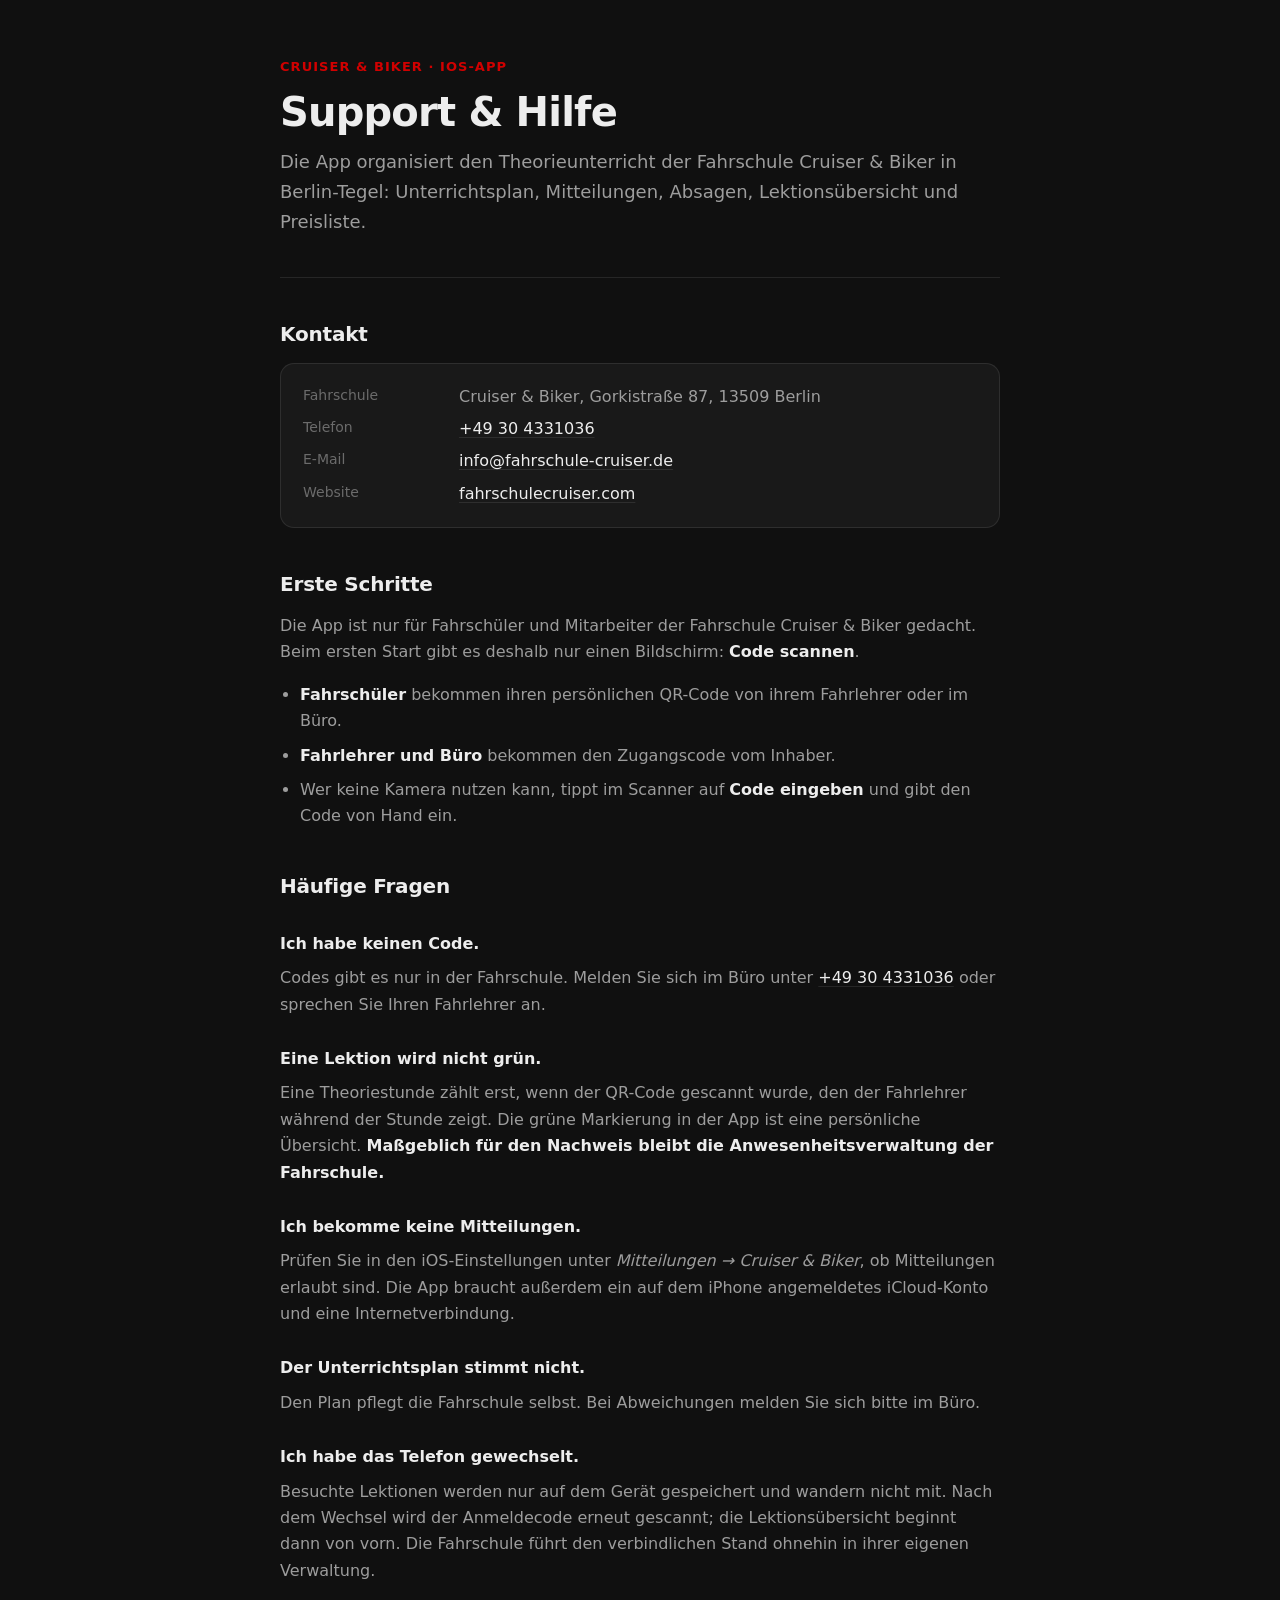
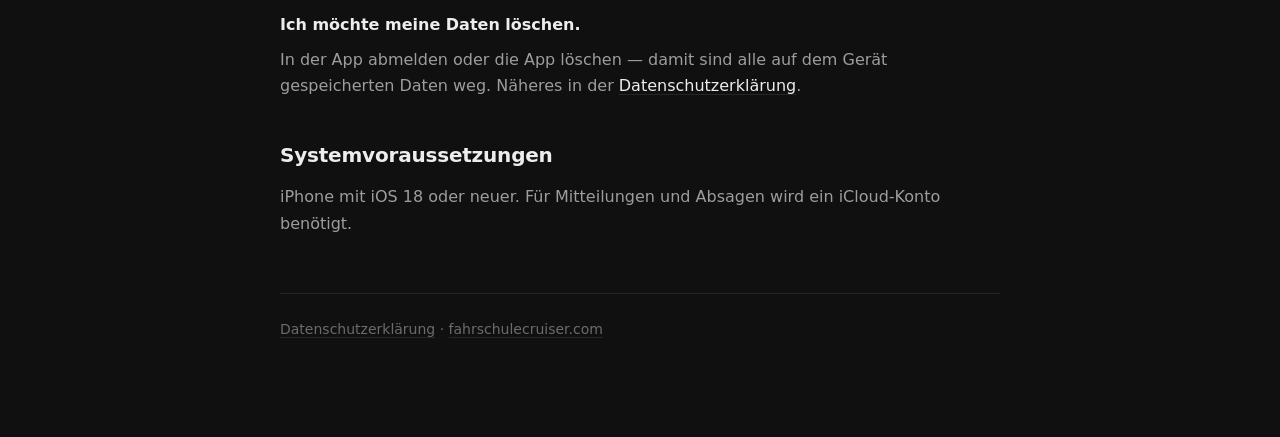
==== cruiser/index.html @ 928b66e3 "Support- und Datenschutzseite für die Cruiser-App Beides sind Pflichtfelder in App Store Connect. Ve" ====
<!doctype html>
<html lang="de">
  <head>
    <meta charset="UTF-8" />
    <meta name="viewport" content="width=device-width, initial-scale=1.0" />
    <title>Support — Cruiser &amp; Biker App</title>
    <meta name="description" content="Hilfe zur iOS-App der Fahrschule Cruiser & Biker, Berlin-Tegel." />
    <meta name="robots" content="noindex" />
    <link rel="stylesheet" href="style.css" />
  </head>
  <body>
    <div class="wrap">
      <header class="top">
        <p class="eyebrow">Cruiser &amp; Biker · iOS-App</p>
        <h1>Support &amp; Hilfe</h1>
        <p class="lead">
          Die App organisiert den Theorieunterricht der Fahrschule Cruiser &amp; Biker
          in Berlin-Tegel: Unterrichtsplan, Mitteilungen, Absagen, Lektionsübersicht und Preisliste.
        </p>
      </header>

      <h2>Kontakt</h2>
      <div class="card">
        <dl class="contact">
          <dt>Fahrschule</dt>
          <dd>Cruiser &amp; Biker, Gorkistraße 87, 13509 Berlin</dd>
          <dt>Telefon</dt>
          <dd><a href="tel:+49304331036">+49 30 4331036</a></dd>
          <dt>E-Mail</dt>
          <dd><a href="mailto:info@fahrschule-cruiser.de">info@fahrschule-cruiser.de</a></dd>
          <dt>Website</dt>
          <dd><a href="https://www.fahrschulecruiser.com/">fahrschulecruiser.com</a></dd>
        </dl>
      </div>

      <h2>Erste Schritte</h2>
      <p>
        Die App ist nur für Fahrschüler und Mitarbeiter der Fahrschule Cruiser &amp; Biker gedacht.
        Beim ersten Start gibt es deshalb nur einen Bildschirm: <strong>Code scannen</strong>.
      </p>
      <ul>
        <li><strong>Fahrschüler</strong> bekommen ihren persönlichen QR-Code von ihrem Fahrlehrer
            oder im Büro.</li>
        <li><strong>Fahrlehrer und Büro</strong> bekommen den Zugangscode vom Inhaber.</li>
        <li>Wer keine Kamera nutzen kann, tippt im Scanner auf <strong>Code eingeben</strong> und
            gibt den Code von Hand ein.</li>
      </ul>

      <h2>Häufige Fragen</h2>

      <h3>Ich habe keinen Code.</h3>
      <p>
        Codes gibt es nur in der Fahrschule. Melden Sie sich im Büro unter
        <a href="tel:+49304331036">+49 30 4331036</a> oder sprechen Sie Ihren Fahrlehrer an.
      </p>

      <h3>Eine Lektion wird nicht grün.</h3>
      <p>
        Eine Theoriestunde zählt erst, wenn der QR-Code gescannt wurde, den der Fahrlehrer während
        der Stunde zeigt. Die grüne Markierung in der App ist eine persönliche Übersicht.
        <strong>Maßgeblich für den Nachweis bleibt die Anwesenheitsverwaltung der Fahrschule.</strong>
      </p>

      <h3>Ich bekomme keine Mitteilungen.</h3>
      <p>
        Prüfen Sie in den iOS-Einstellungen unter <em>Mitteilungen → Cruiser &amp; Biker</em>, ob
        Mitteilungen erlaubt sind. Die App braucht außerdem ein auf dem iPhone angemeldetes
        iCloud-Konto und eine Internetverbindung.
      </p>

      <h3>Der Unterrichtsplan stimmt nicht.</h3>
      <p>
        Den Plan pflegt die Fahrschule selbst. Bei Abweichungen melden Sie sich bitte im Büro.
      </p>

      <h3>Ich habe das Telefon gewechselt.</h3>
      <p>
        Besuchte Lektionen werden nur auf dem Gerät gespeichert und wandern nicht mit. Nach dem
        Wechsel wird der Anmeldecode erneut gescannt; die Lektionsübersicht beginnt dann von vorn.
        Die Fahrschule führt den verbindlichen Stand ohnehin in ihrer eigenen Verwaltung.
      </p>

      <h3>Ich möchte meine Daten löschen.</h3>
      <p>
        In der App abmelden oder die App löschen — damit sind alle auf dem Gerät gespeicherten
        Daten weg. Näheres in der <a href="datenschutz.html">Datenschutzerklärung</a>.
      </p>

      <h2>Systemvoraussetzungen</h2>
      <p>iPhone mit iOS 18 oder neuer. Für Mitteilungen und Absagen wird ein iCloud-Konto benötigt.</p>

      <footer class="bottom">
        <a href="datenschutz.html">Datenschutzerklärung</a> ·
        <a href="https://www.fahrschulecruiser.com/">fahrschulecruiser.com</a>
      </footer>
    </div>
  </body>
</html>
---- cruiser/style.css ----
:root {
  color-scheme: dark;
  --bg: #101010;
  --surface: #191919;
  --border: rgba(255, 255, 255, 0.09);
  --text: #ededed;
  --text-muted: #9d9d9d;
  --text-faint: #6b6b6b;
  --red: #d10000;
}

* { box-sizing: border-box; }

body {
  margin: 0;
  padding: 0 20px 96px;
  background: var(--bg);
  color: var(--text);
  font: 16px/1.65 -apple-system, BlinkMacSystemFont, "Segoe UI", system-ui, sans-serif;
  -webkit-text-size-adjust: 100%;
}

.wrap { max-width: 720px; margin: 0 auto; }

header.top {
  padding: 56px 0 40px;
  border-bottom: 1px solid var(--border);
  margin-bottom: 40px;
}

.eyebrow {
  font-size: 13px;
  letter-spacing: 0.08em;
  text-transform: uppercase;
  color: var(--red);
  font-weight: 600;
  margin: 0 0 12px;
}

h1 { font-size: clamp(28px, 6vw, 40px); line-height: 1.15; margin: 0 0 12px; letter-spacing: -0.02em; }
h2 { font-size: 20px; margin: 40px 0 12px; letter-spacing: -0.01em; }
h3 { font-size: 16px; margin: 28px 0 8px; color: var(--text); }

p, li { color: var(--text-muted); }
p { margin: 0 0 16px; }
ul { padding-left: 20px; margin: 0 0 16px; }
li { margin-bottom: 8px; }

strong { color: var(--text); font-weight: 600; }
a { color: var(--text); text-decoration: underline; text-underline-offset: 3px; text-decoration-color: var(--border); }
a:hover { text-decoration-color: var(--red); }

.lead { font-size: 18px; color: var(--text-muted); margin: 0; }

.card {
  background: var(--surface);
  border: 1px solid var(--border);
  border-radius: 14px;
  padding: 20px 22px;
  margin: 0 0 16px;
}
.card p:last-child, .card ul:last-child { margin-bottom: 0; }

dl.contact { margin: 0; display: grid; grid-template-columns: minmax(0, 140px) 1fr; gap: 6px 16px; }
dl.contact dt { color: var(--text-faint); font-size: 14px; }
dl.contact dd { margin: 0; color: var(--text-muted); }

@media (max-width: 460px) {
  dl.contact { grid-template-columns: 1fr; gap: 2px; }
  dl.contact dd { margin-bottom: 10px; }
}

footer.bottom {
  margin-top: 56px;
  padding-top: 24px;
  border-top: 1px solid var(--border);
  font-size: 14px;
  color: var(--text-faint);
}
footer.bottom a { color: var(--text-faint); }

.updated { font-size: 14px; color: var(--text-faint); margin-top: 8px; }
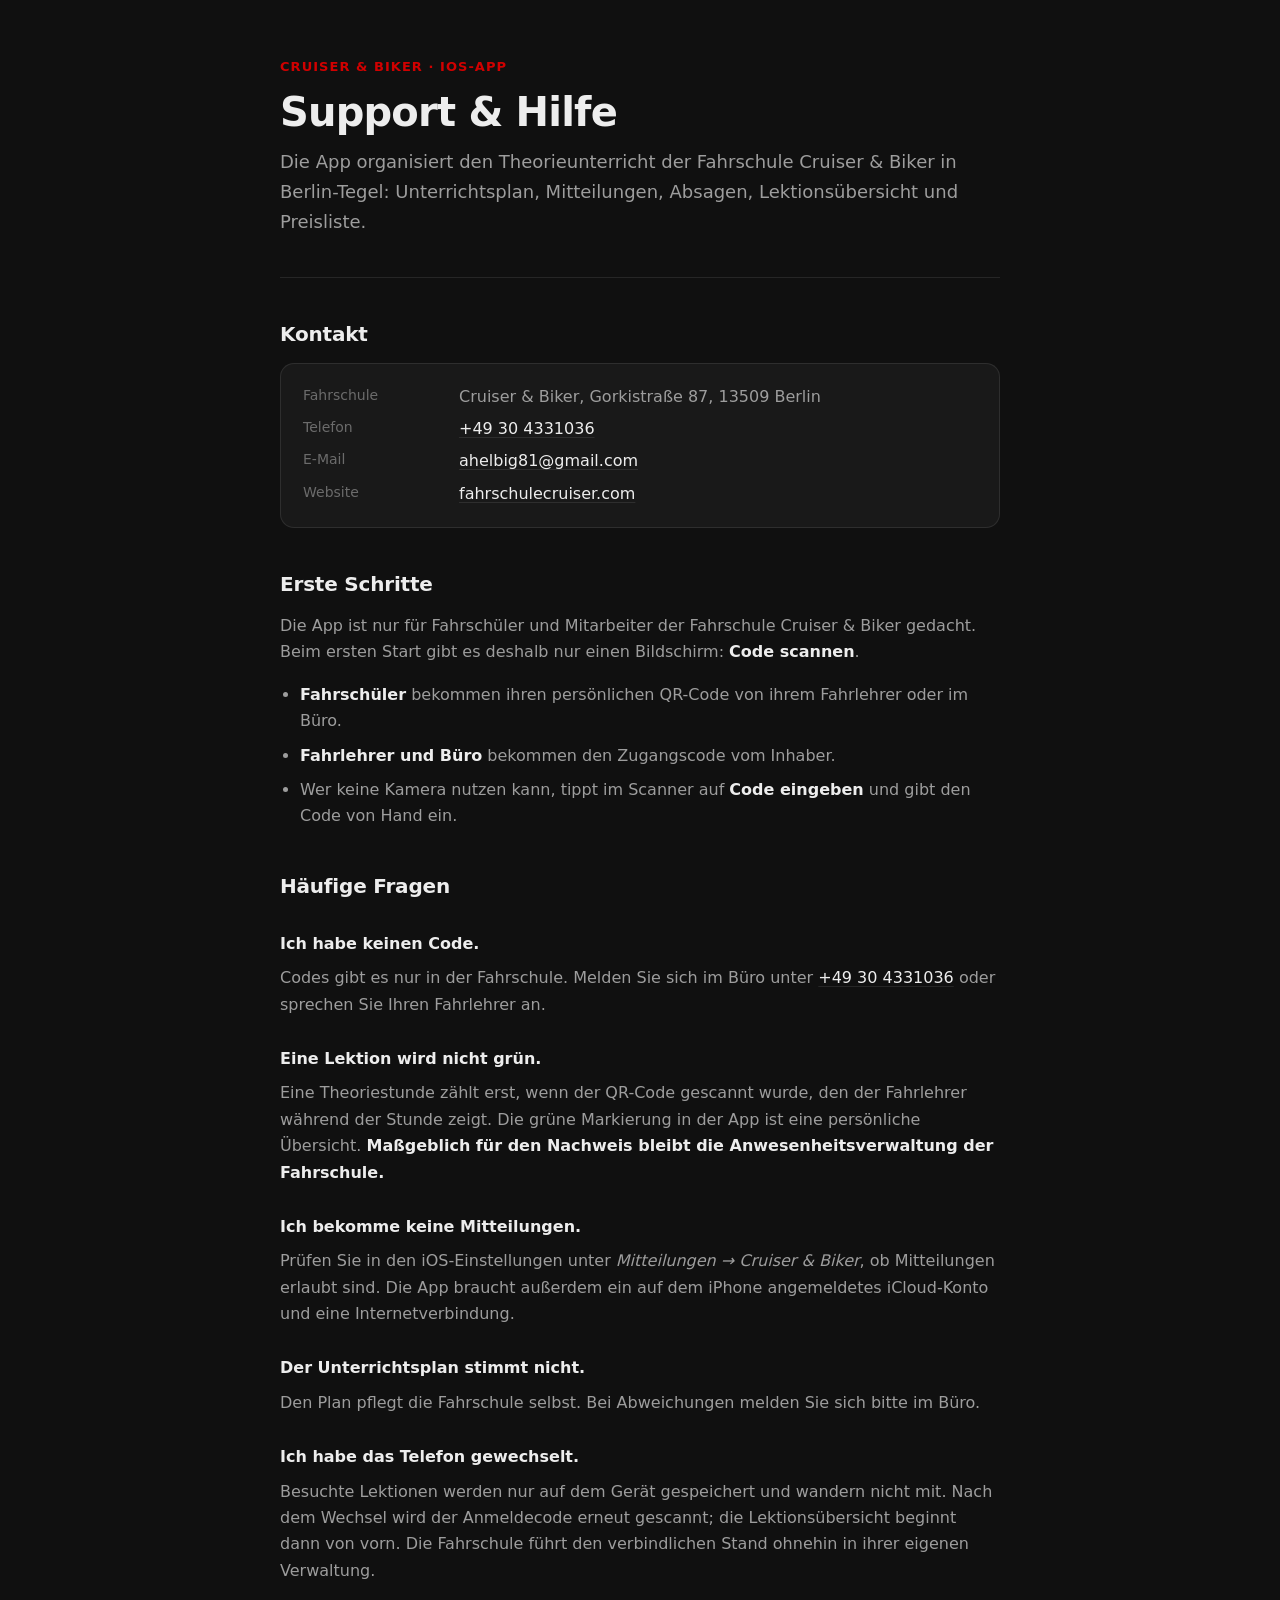
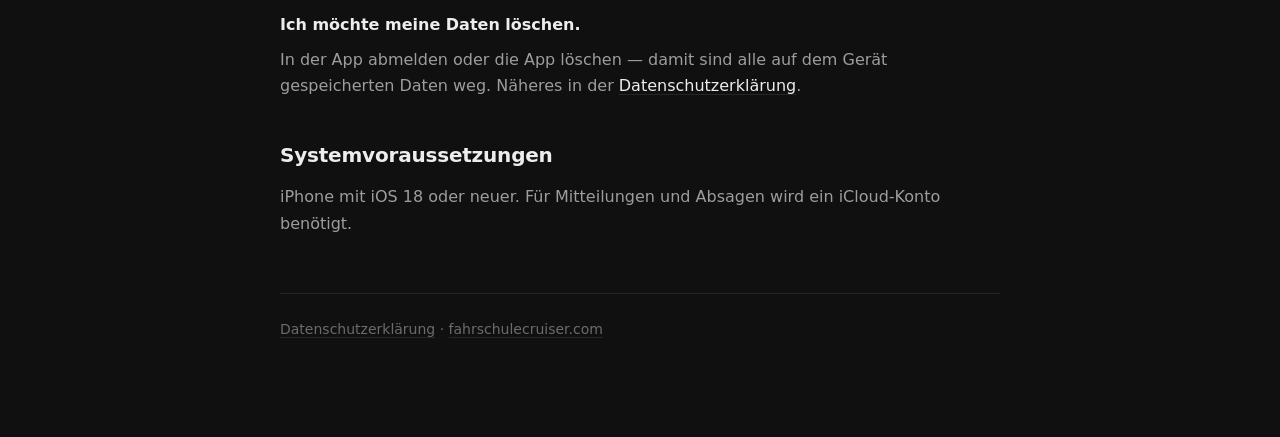
==== commit d9052fcc: "Cruiser-Kontaktadresse auf ein abrufbares Postfach info@fahrschule-cruiser.de steht zwar im Impressu" ====
--- a/cruiser/index.html
+++ b/cruiser/index.html
@@ -27,7 +27,7 @@
           <dt>Telefon</dt>
           <dd><a href="tel:+49304331036">+49 30 4331036</a></dd>
           <dt>E-Mail</dt>
-          <dd><a href="mailto:info@fahrschule-cruiser.de">info@fahrschule-cruiser.de</a></dd>
+          <dd><a href="mailto:ahelbig81@gmail.com">ahelbig81@gmail.com</a></dd>
           <dt>Website</dt>
           <dd><a href="https://www.fahrschulecruiser.com/">fahrschulecruiser.com</a></dd>
         </dl>
